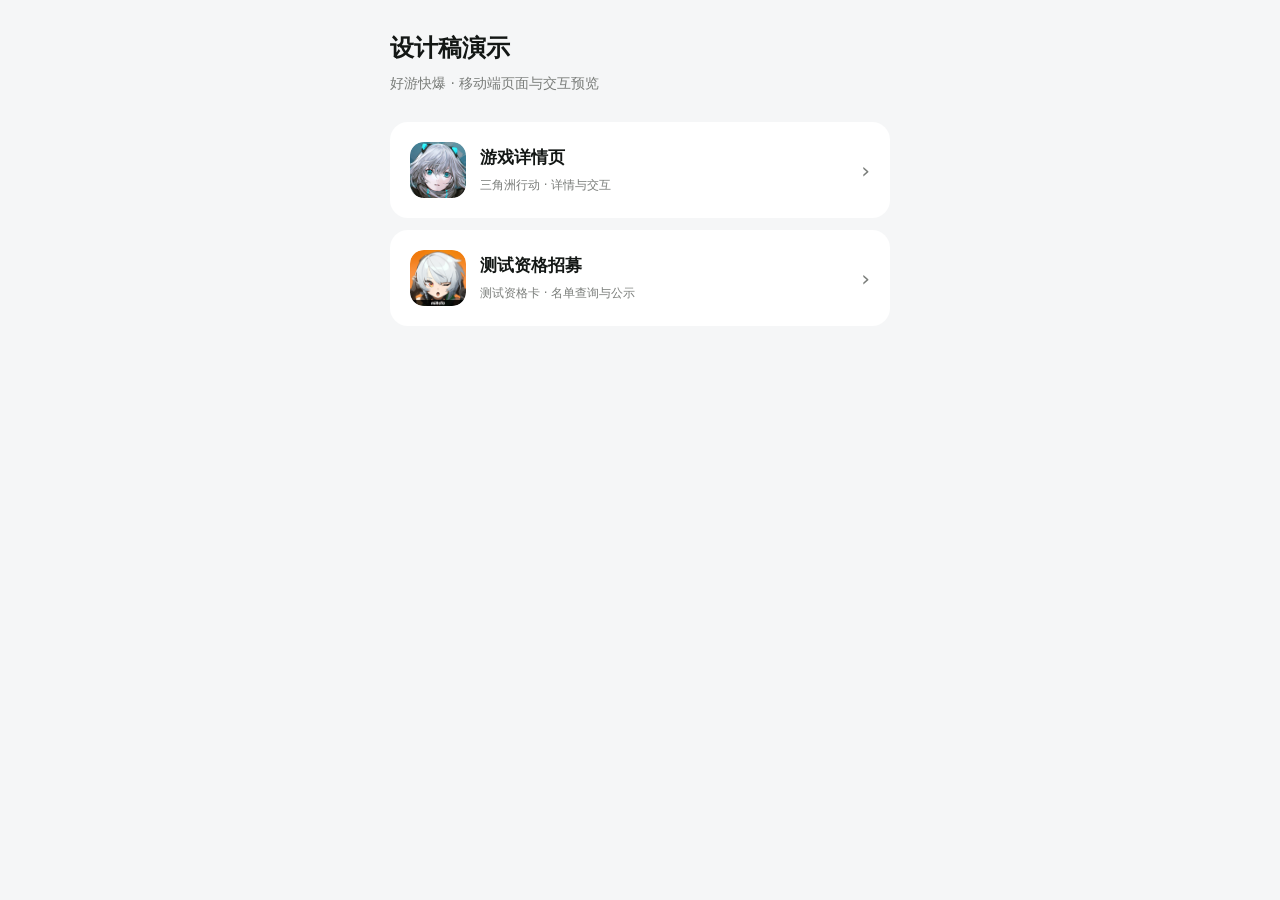
==== index.html @ 84ca40ac "Add mobile design demos and preview index" ====
<!doctype html>
<html lang="zh-CN">
<head>
  <meta charset="utf-8">
  <meta name="viewport" content="width=device-width, initial-scale=1, viewport-fit=cover">
  <meta name="theme-color" content="#f5f6f7">
  <title>快爆 · 设计稿演示</title>
  <style>
    * { box-sizing: border-box; }
    body { margin: 0; background: #f5f6f7; color: #131715; font-family: system-ui, "PingFang SC", "Microsoft YaHei", sans-serif; }
    main { max-width: 540px; margin: auto; padding: calc(32px + env(safe-area-inset-top)) 20px 40px; }
    h1 { margin: 0 0 8px; font-size: 24px; }
    p { margin: 0; color: #7a7d7a; font-size: 14px; line-height: 1.6; }
    nav { display: grid; gap: 12px; margin-top: 28px; }
    a { display: flex; align-items: center; gap: 14px; padding: 20px; background: white; border-radius: 18px; color: inherit; text-decoration: none; }
    a:focus-visible { outline: 2px solid #43b919; outline-offset: 3px; }
    img { width: 56px; height: 56px; border-radius: 14px; object-fit: cover; flex: none; }
    strong { display: block; font-size: 17px; margin-bottom: 5px; }
    span { font-size: 12px; color: #7a7d7a; }
    .arrow { margin-left: auto; font-size: 22px; }
  </style>
</head>
<body>
  <main>
    <h1>设计稿演示</h1>
    <p>好游快爆 · 移动端页面与交互预览</p>
    <nav aria-label="演示页面">
      <a href="./游戏详情页/">
        <img src="./游戏详情页/assets/4a8da.png" alt="">
        <div><strong>游戏详情页</strong><span>三角洲行动 · 详情与交互</span></div>
        <span class="arrow" aria-hidden="true">›</span>
      </a>
      <a href="./测试资格招募/">
        <img src="./测试资格招募/assets/47a33.png" alt="">
        <div><strong>测试资格招募</strong><span>测试资格卡 · 名单查询与公示</span></div>
        <span class="arrow" aria-hidden="true">›</span>
      </a>
    </nav>
  </main>
</body>
</html>
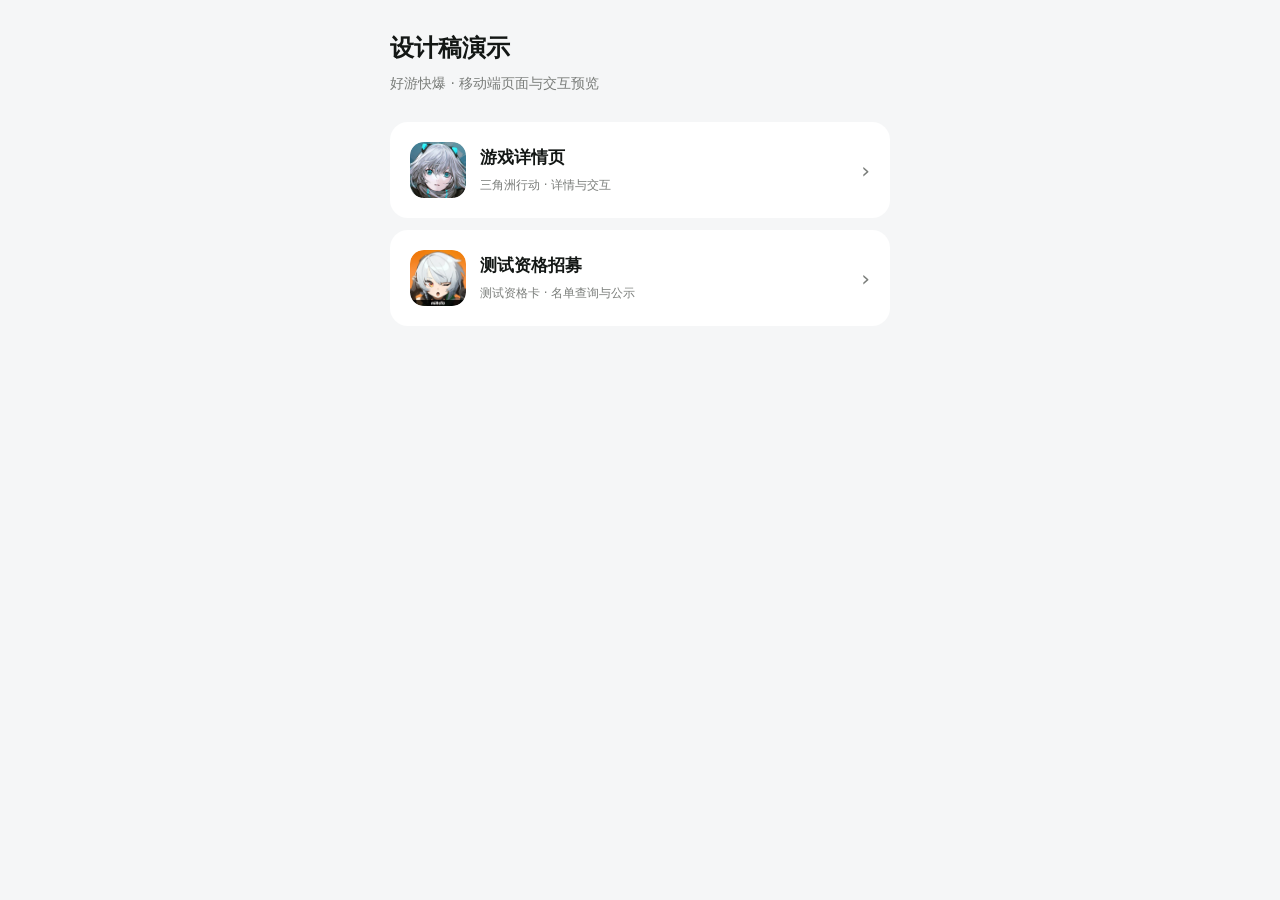
==== commit ebfe819e: "Optimize demo images and load hero animation after lightweight poster" ====
--- a/index.html
+++ b/index.html
@@ -25,13 +25,13 @@
     <h1>设计稿演示</h1>
     <p>好游快爆 · 移动端页面与交互预览</p>
     <nav aria-label="演示页面">
-      <a href="./游戏详情页/">
-        <img src="./游戏详情页/assets/4a8da.png" alt="">
+      <a href="./游戏详情页/index.html">
+        <img src="./游戏详情页/assets/4a8da.webp" alt="">
         <div><strong>游戏详情页</strong><span>三角洲行动 · 详情与交互</span></div>
         <span class="arrow" aria-hidden="true">›</span>
       </a>
-      <a href="./测试资格招募/">
-        <img src="./测试资格招募/assets/47a33.png" alt="">
+      <a href="./测试资格招募/index.html">
+        <img src="./测试资格招募/assets/47a33.webp" alt="">
         <div><strong>测试资格招募</strong><span>测试资格卡 · 名单查询与公示</span></div>
         <span class="arrow" aria-hidden="true">›</span>
       </a>
